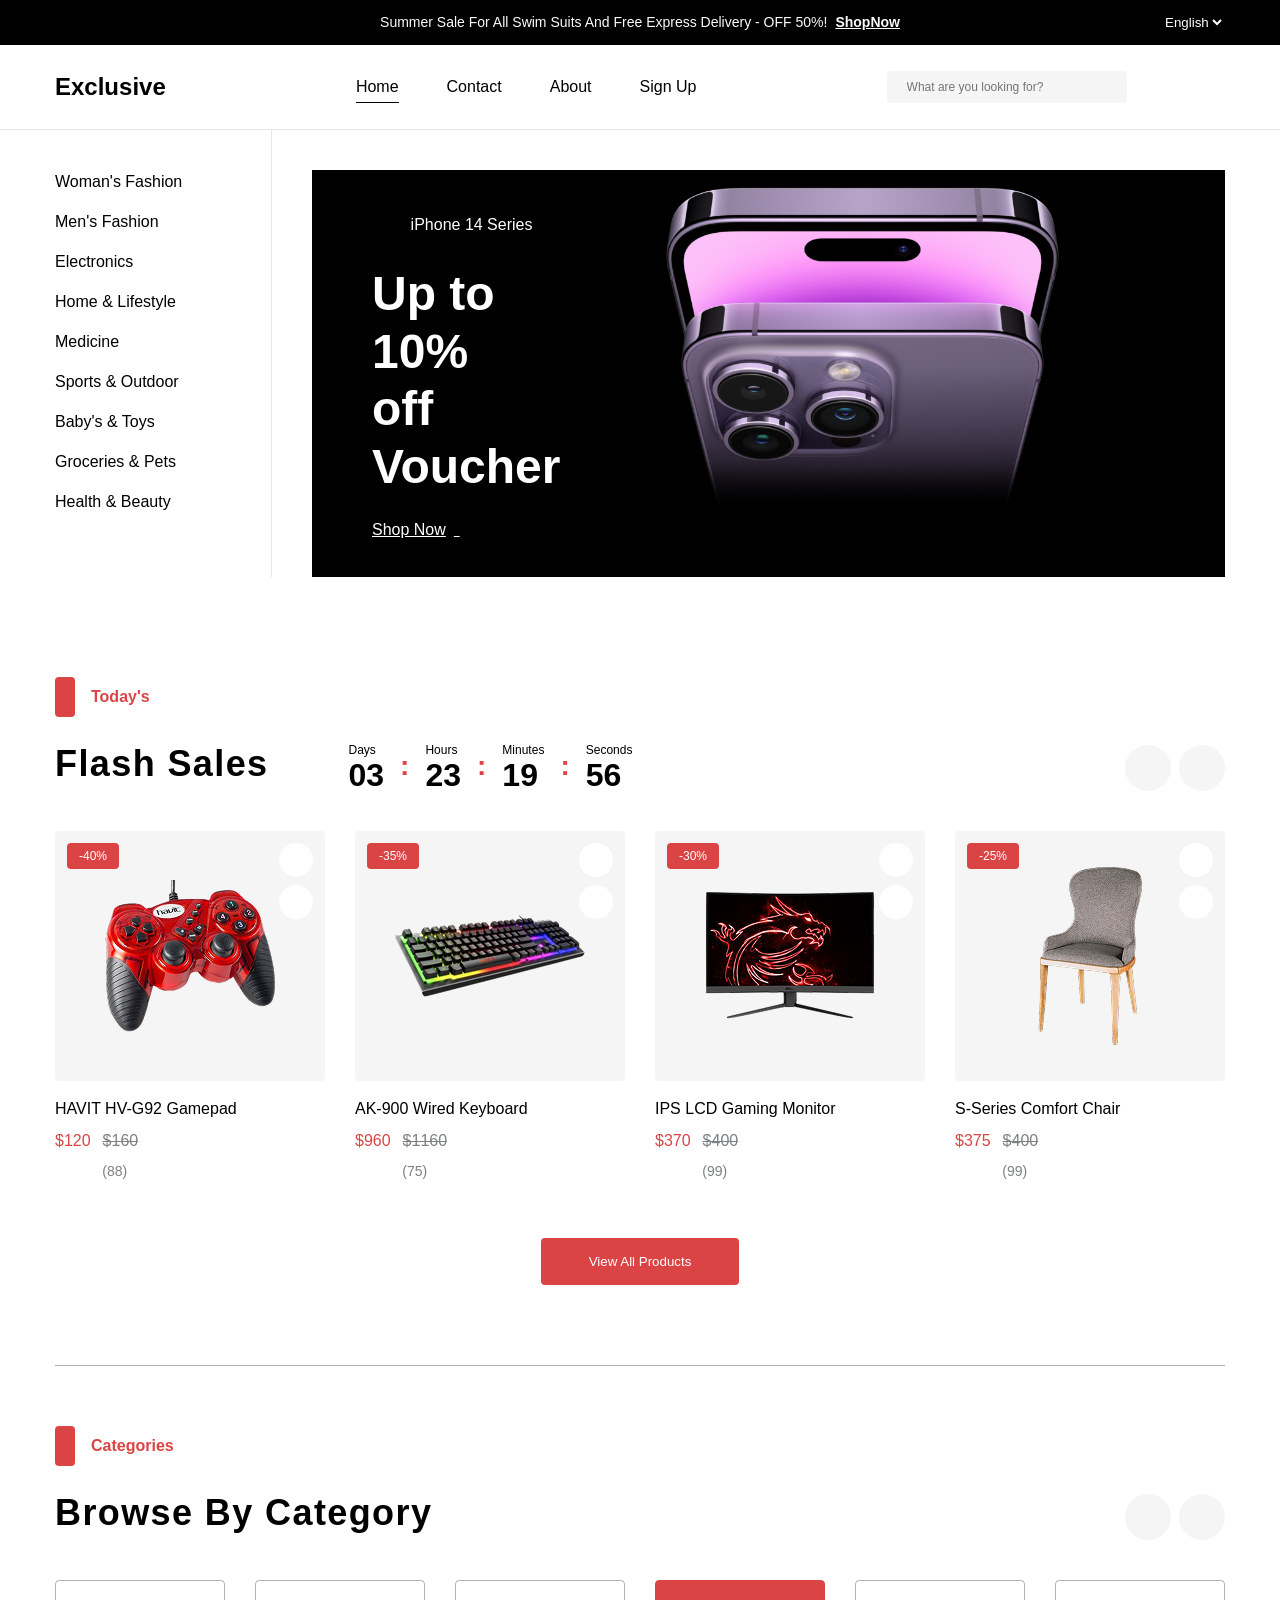
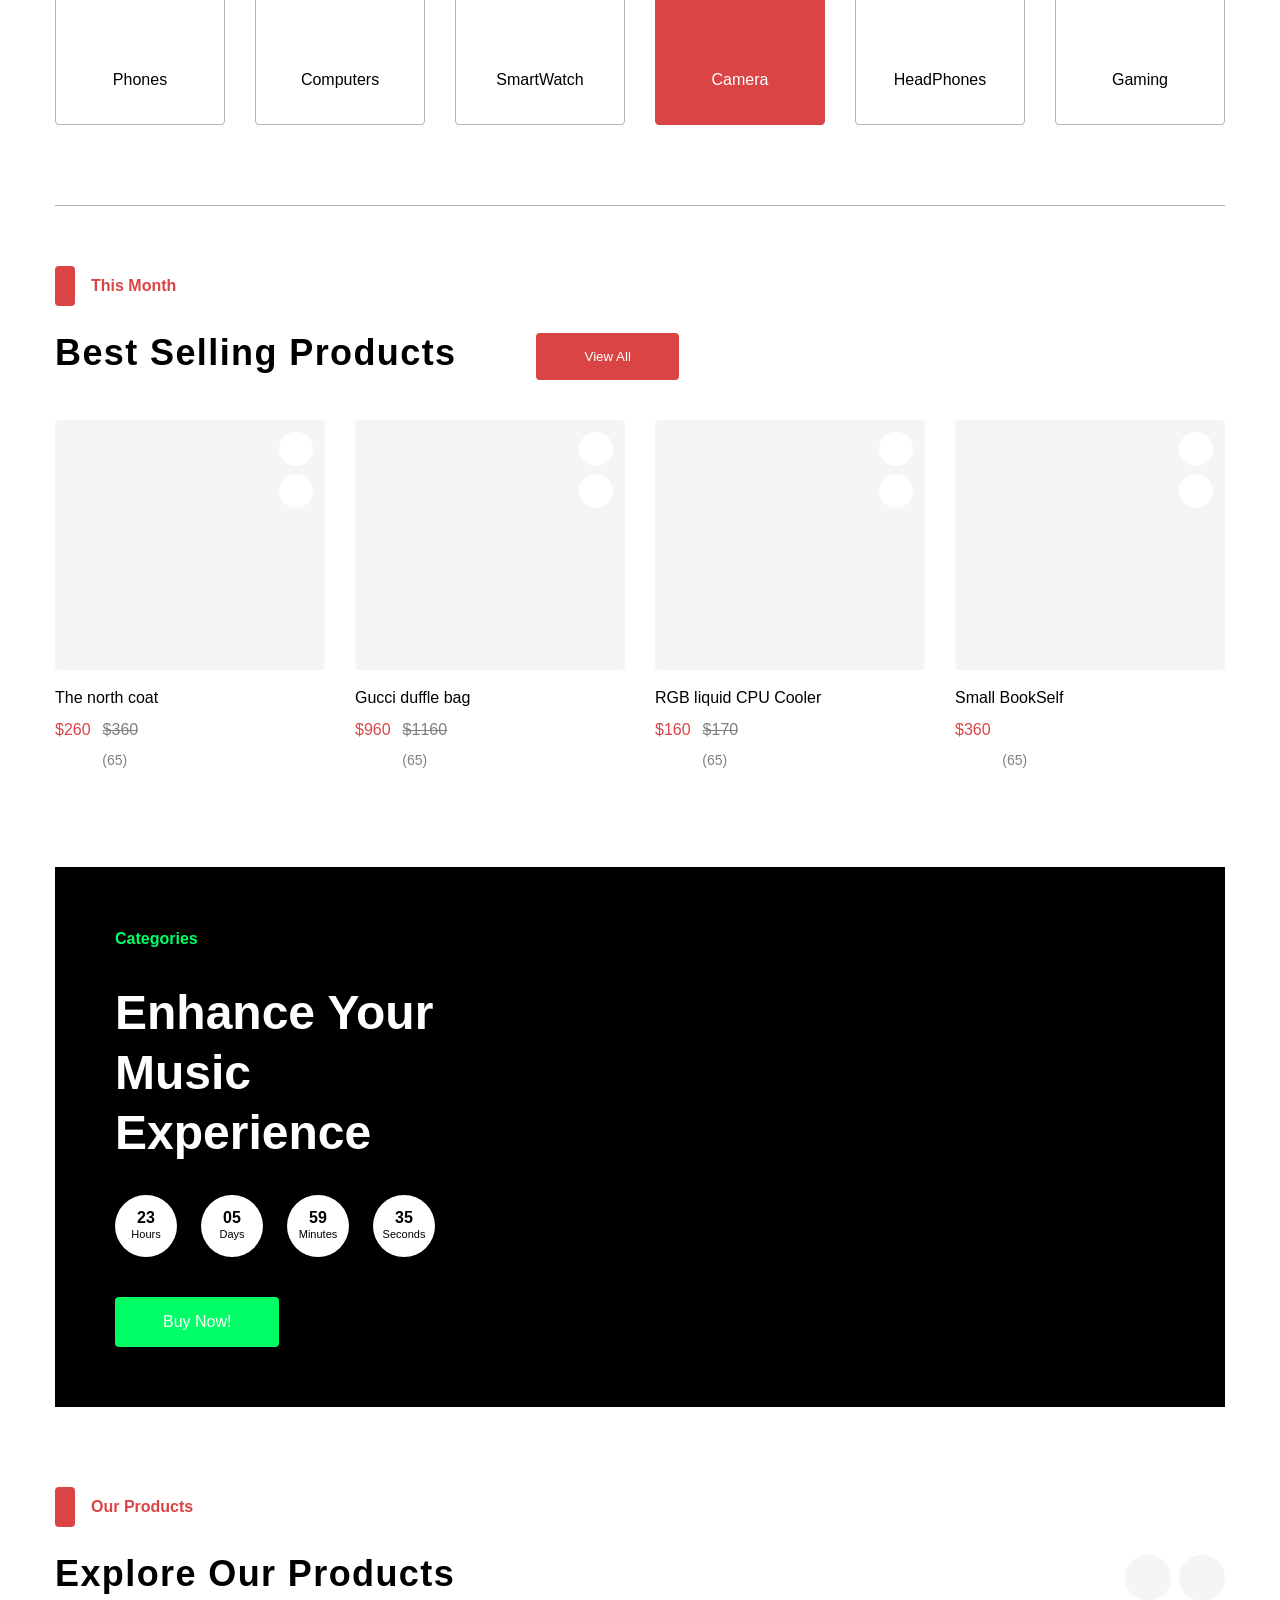
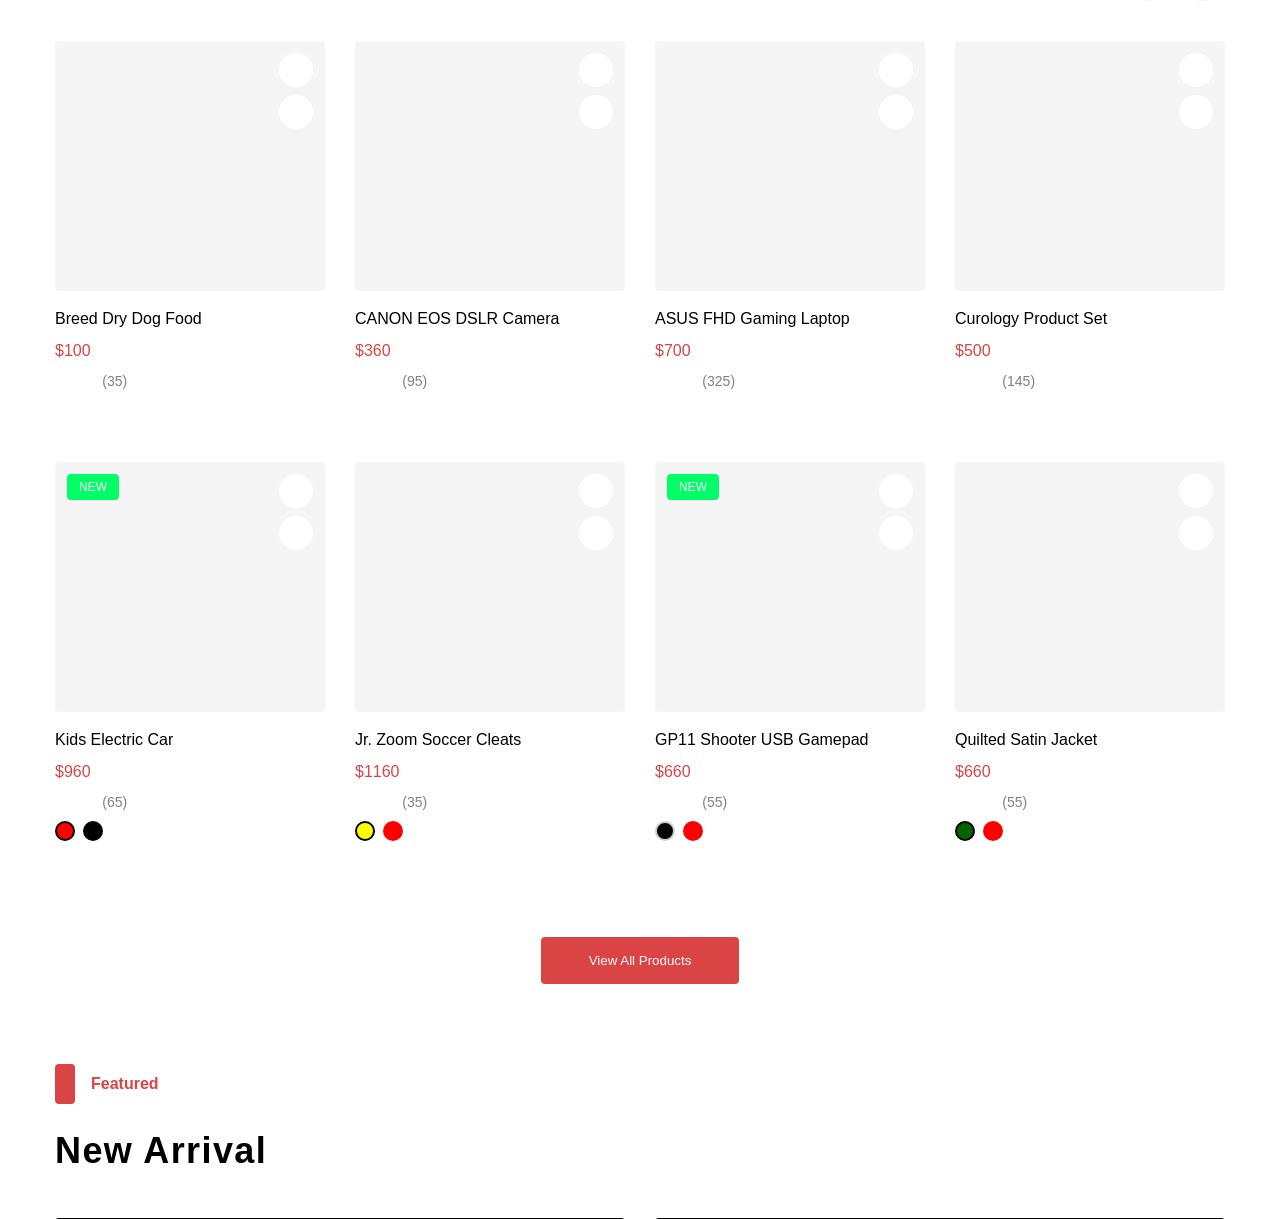
==== index.html @ f8a65357 "Add root index.html to redirect to pages for CodeSandbox compatibility" ====
<!DOCTYPE html>
<html lang="en">
<head>
    <meta charset="UTF-8">
    <meta http-equiv="refresh" content="0; url=pages/index.html" />
    <title>Redirecting...</title>
</head>
<body>
    <p>If you are not redirected automatically, follow this <a href="pages/index.html">link</a>.</p>
</body>
</html>
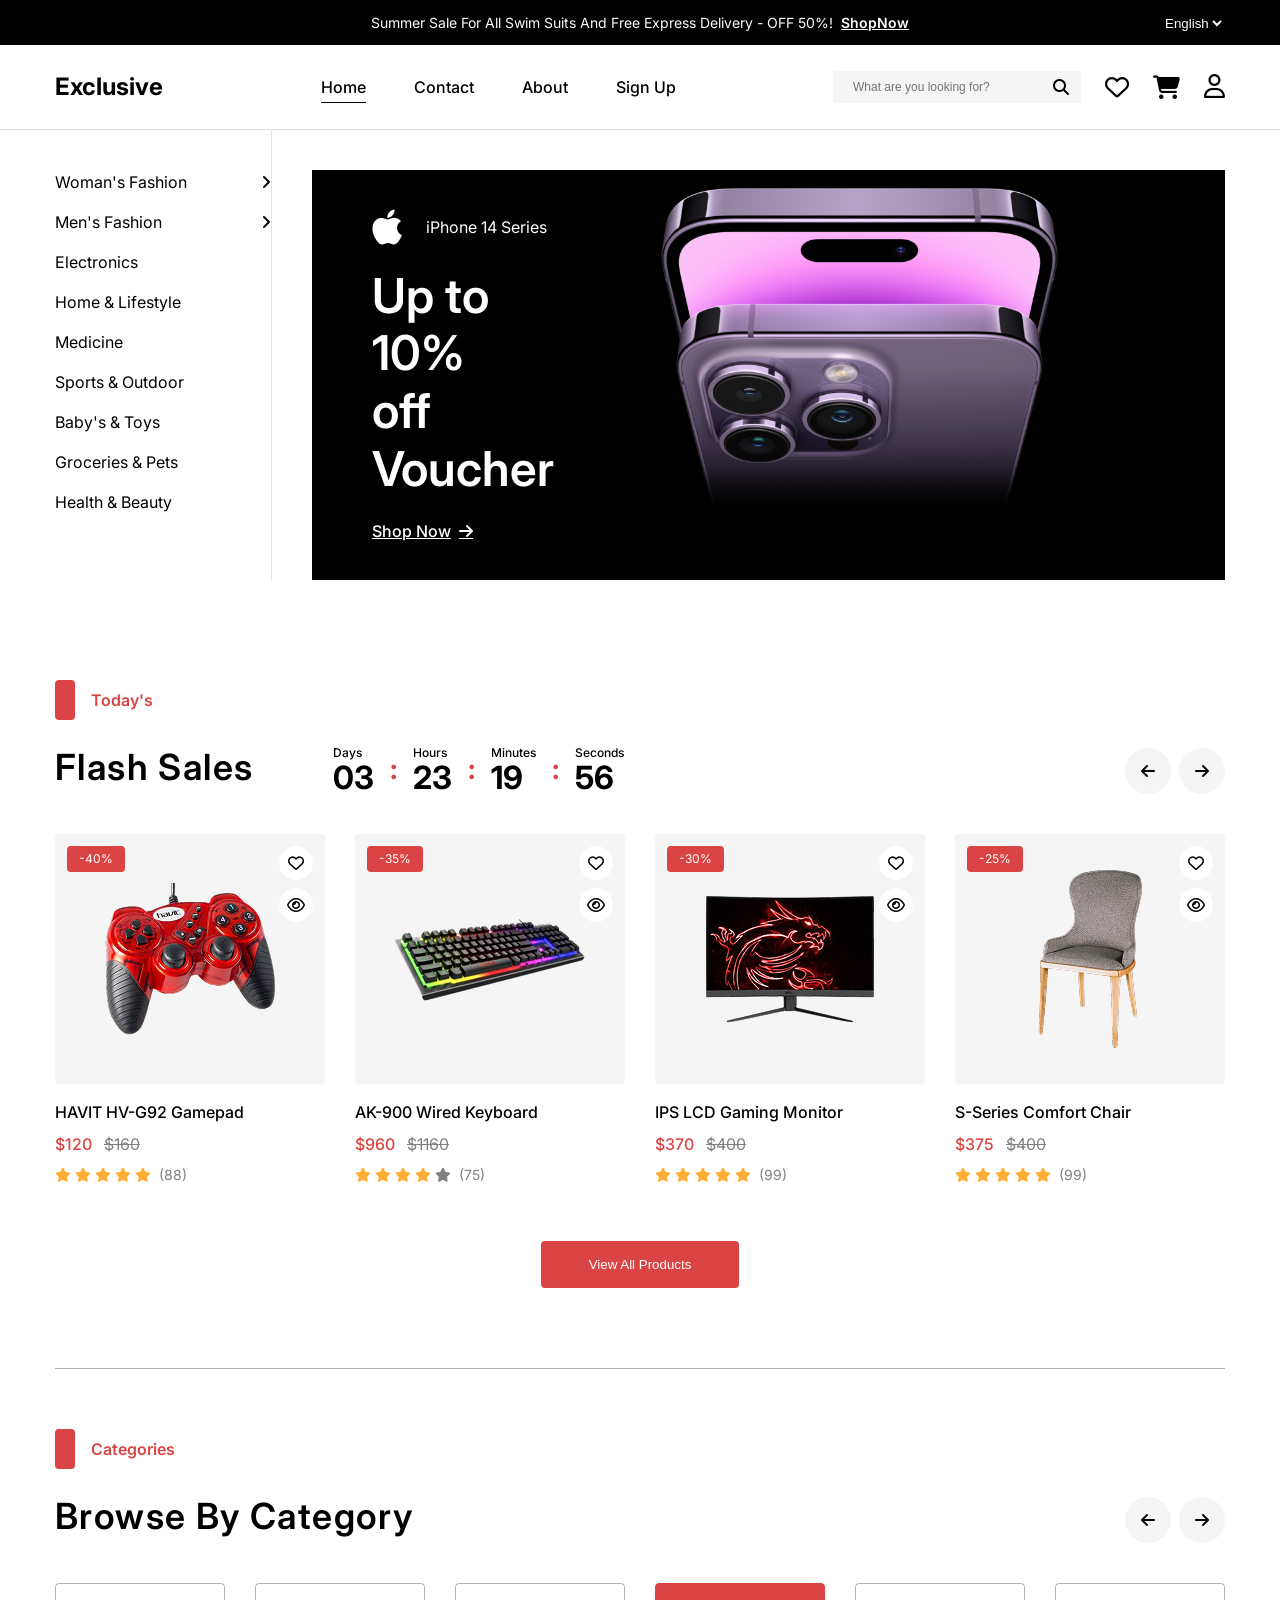
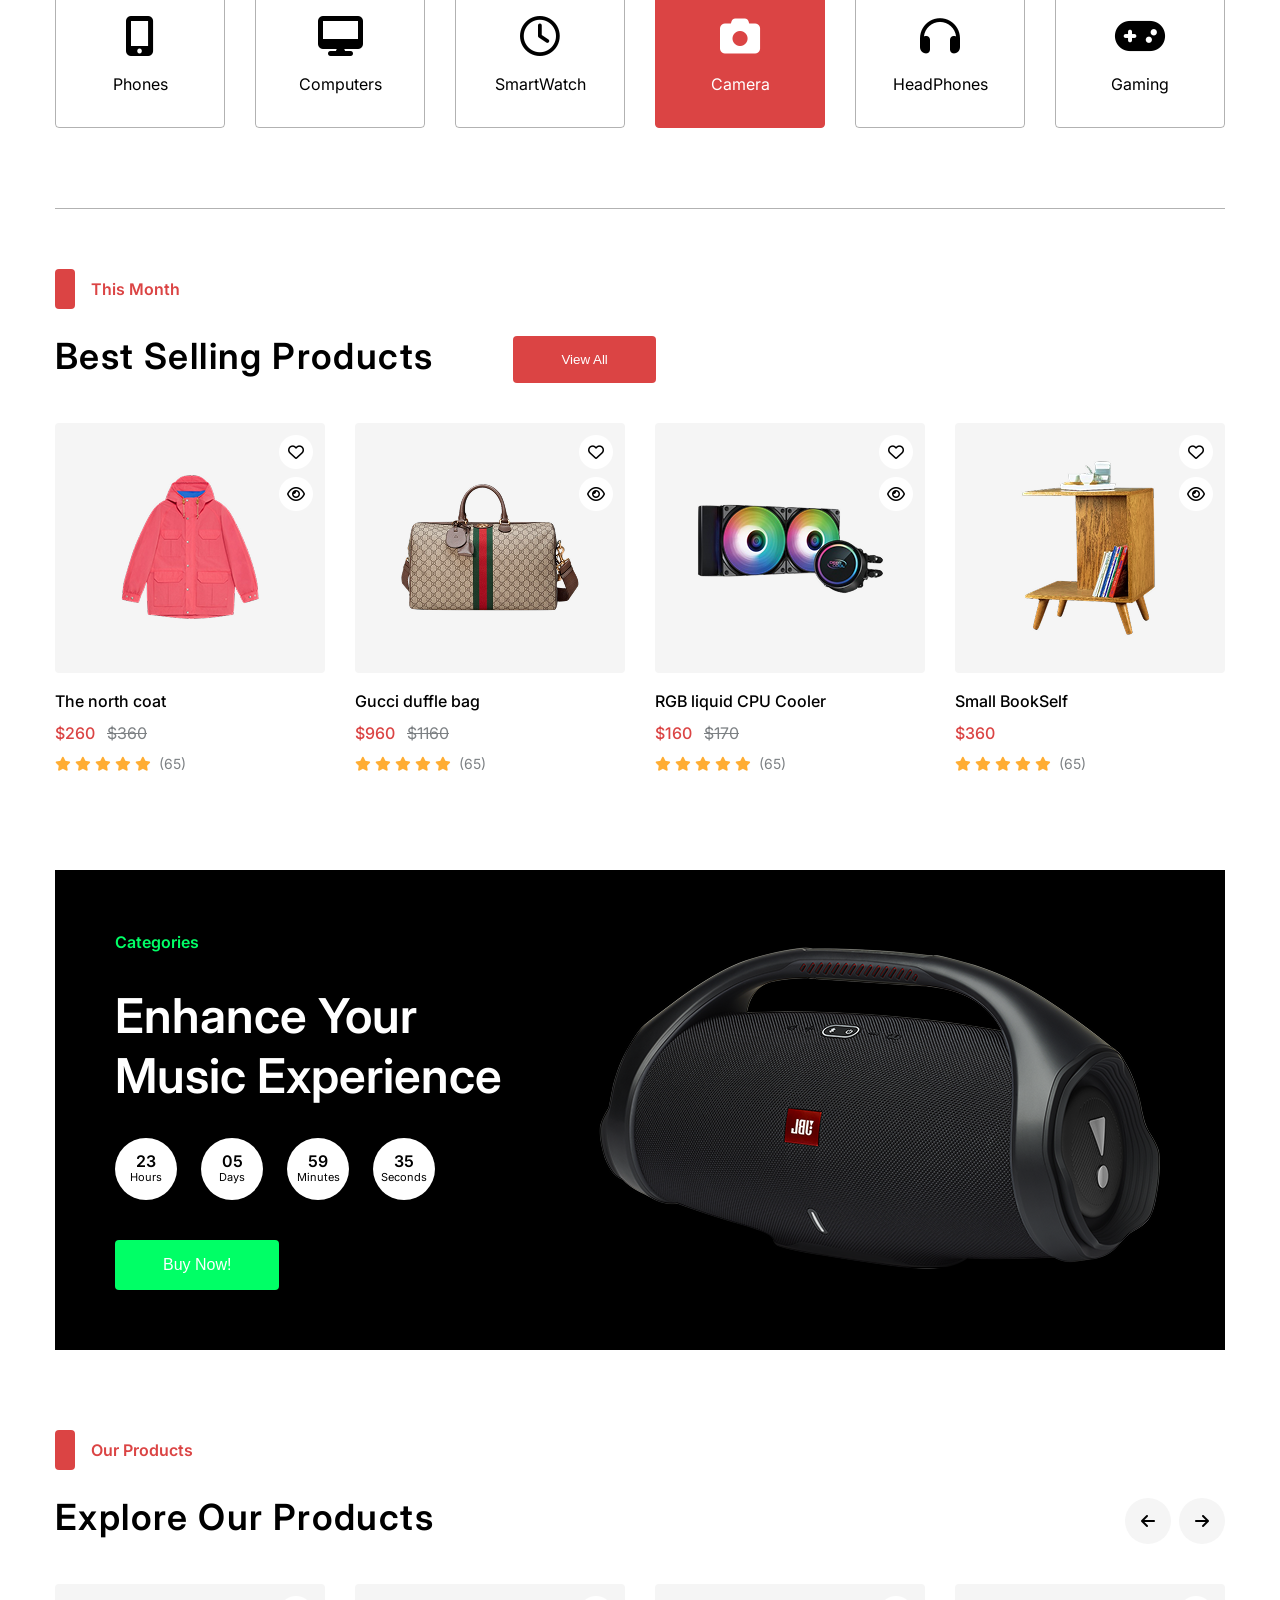
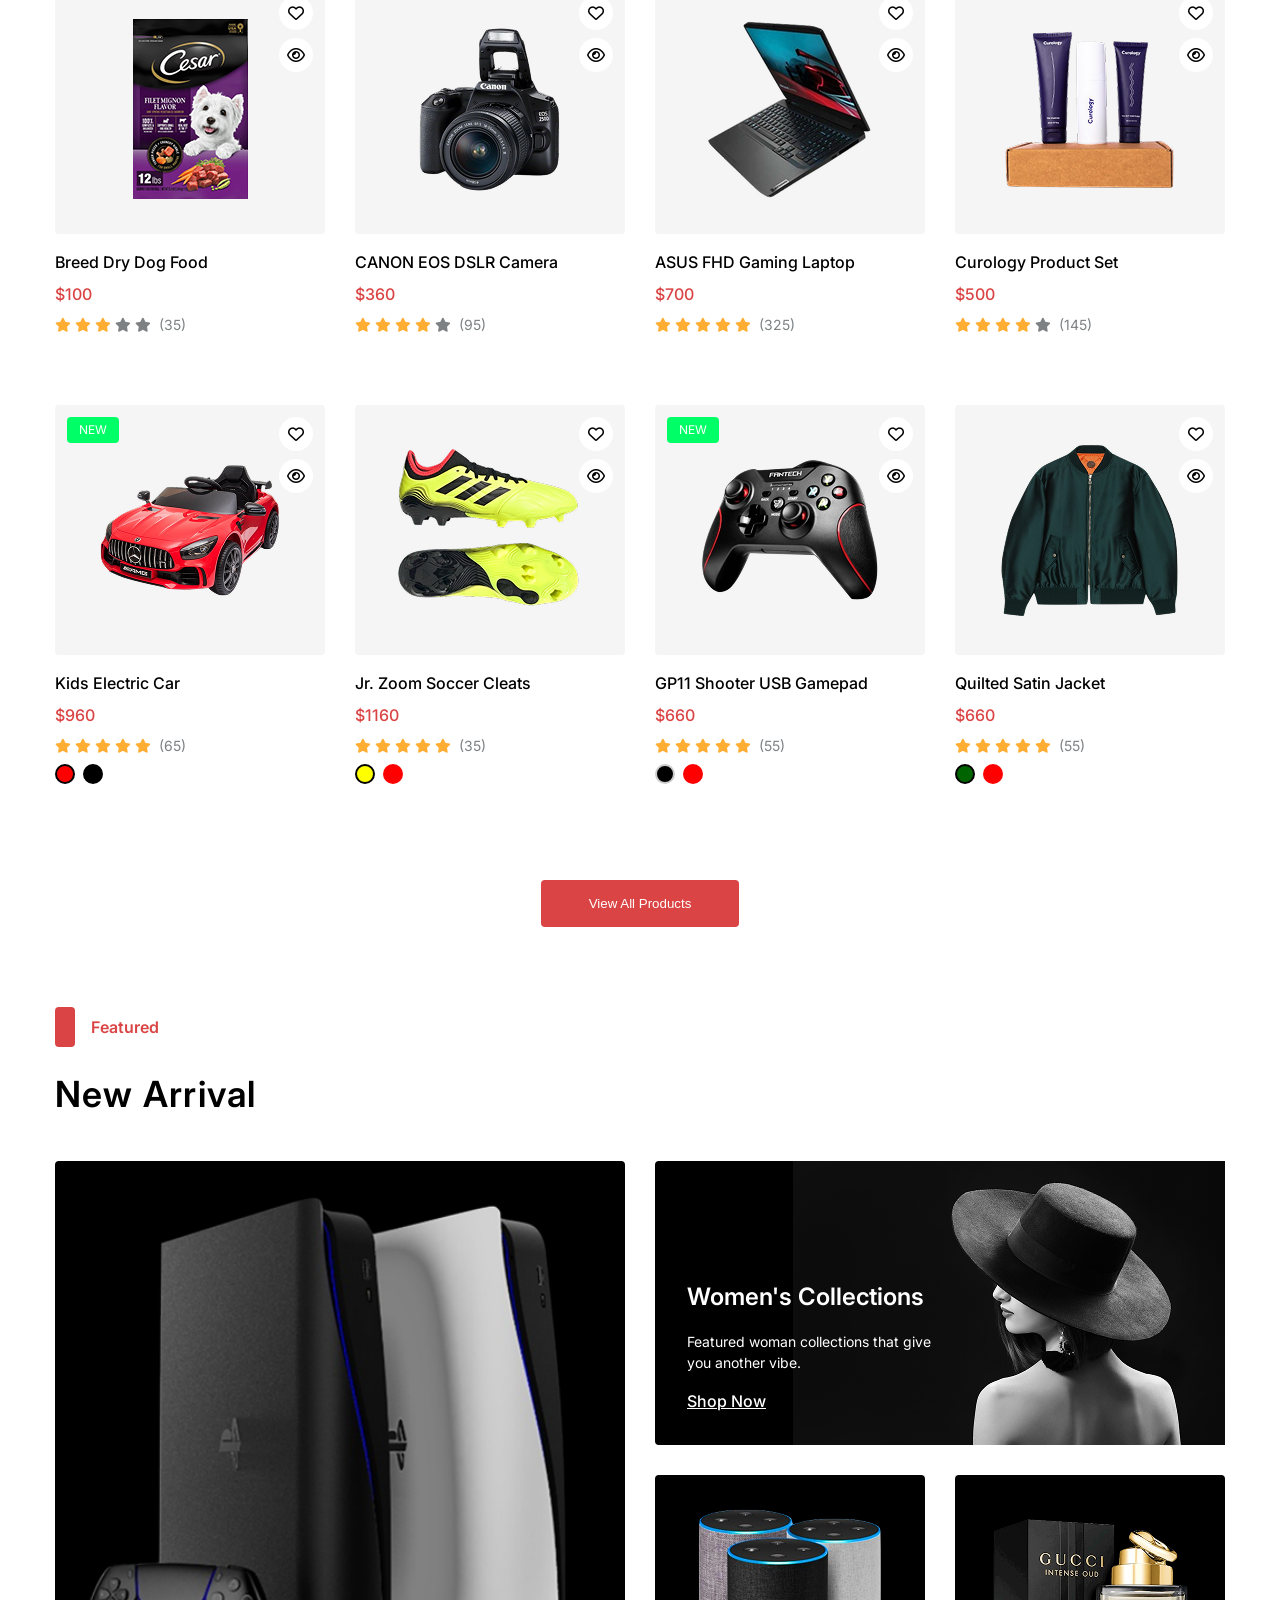
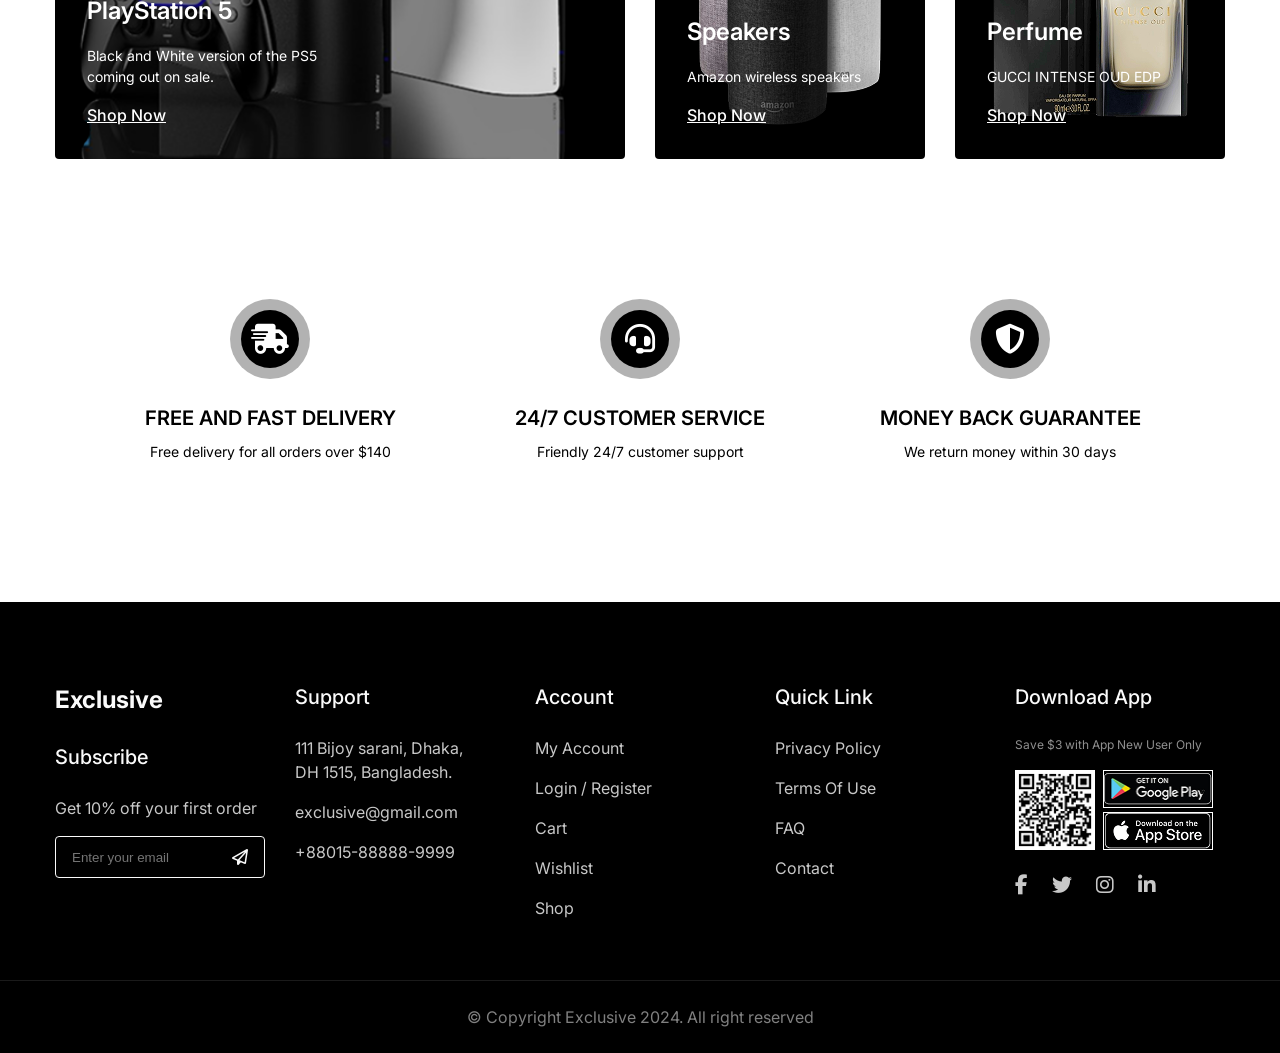
==== commit 8ce1889d: "Move index.html to root and implement dynamic asset paths in global.js" ====
--- a/index.html
+++ b/index.html
@@ -1,11 +1,700 @@
-<!DOCTYPE html>
+﻿<!DOCTYPE html>
 <html lang="en">
 <head>
     <meta charset="UTF-8">
-    <meta http-equiv="refresh" content="0; url=pages/index.html" />
-    <title>Redirecting...</title>
+    <meta name="viewport" content="width=device-width, initial-scale=1.0">
+    <title>Exclusive - E-Commerce Homepage</title>
+    <meta name="description" content="Exclusive - your one-stop shop for electronics, fashion, and more. Shop now and get free delivery on orders over $140.">
+    <meta property="og:title" content="Exclusive - E-Commerce Homepage">
+    <meta property="og:description" content="Shop Exclusive for electronics, fashion, home and lifestyle products. Flash sales and free delivery on orders over $140.">
+    <link rel="icon" type="image/svg+xml" href="images/favicon.svg">
+    <!-- Google Fonts -->
+    <!-- Font Awesome -->
+    <!-- Custom CSS -->
+    <link rel="stylesheet" href="css/style.css">
+    <link rel="stylesheet" href="css/home.css">
 </head>
-<body>
-    <p>If you are not redirected automatically, follow this <a href="pages/index.html">link</a>.</p>
+<body data-page="home">
+
+    <div id="site-header"></div>
+
+    <main class="container">
+        <!-- HERO SECTION -->
+        <section class="hero-section" aria-label="Hero section">
+            <div class="sidebar">
+                <ul>
+                    <li><a href="#">Woman's Fashion <i class="fa-solid fa-angle-right" aria-hidden="true"></i></a></li>
+                    <li><a href="#">Men's Fashion <i class="fa-solid fa-angle-right" aria-hidden="true"></i></a></li>
+                    <li><a href="#">Electronics</a></li>
+                    <li><a href="#">Home & Lifestyle</a></li>
+                    <li><a href="#">Medicine</a></li>
+                    <li><a href="#">Sports & Outdoor</a></li>
+                    <li><a href="#">Baby's & Toys</a></li>
+                    <li><a href="#">Groceries & Pets</a></li>
+                    <li><a href="#">Health & Beauty</a></li>
+                </ul>
+            </div>
+            <div class="hero-banner">
+                <div class="hero-banner-content">
+                    <div class="apple-logo-text">
+                        <i class="fa-brands fa-apple" aria-hidden="true"></i>
+                        <span>iPhone 14 Series</span>
+                    </div>
+                    <h1>Up to 10%<br>off Voucher</h1>
+                    <a href="#" class="shop-now-link">Shop Now <i class="fa-solid fa-arrow-right" aria-hidden="true"></i></a>
+                </div>
+                <div class="hero-banner-image">
+                    <img src="images/iphone14.png" alt="iPhone 14">
+                </div>
+            </div>
+        </section>
+
+        <!-- FLASH SALES -->
+        <section class="section flash-sales" aria-label="Flash sales">
+            <div class="section-header">
+                <div class="section-title-wrap">
+                    <span class="section-tag">Today's</span>
+                    <h2 class="section-title">Flash Sales</h2>
+                </div>
+                <div class="countdown">
+                    <div class="time-box">
+                        <span class="label">Days</span>
+                        <span class="value">03</span>
+                    </div>
+                    <span class="colon">:</span>
+                    <div class="time-box">
+                        <span class="label">Hours</span>
+                        <span class="value">23</span>
+                    </div>
+                    <span class="colon">:</span>
+                    <div class="time-box">
+                        <span class="label">Minutes</span>
+                        <span class="value">19</span>
+                    </div>
+                    <span class="colon">:</span>
+                    <div class="time-box">
+                        <span class="label">Seconds</span>
+                        <span class="value">56</span>
+                    </div>
+                </div>
+                <div class="arrows">
+                    <i class="fa-solid fa-arrow-left arrow-icon" aria-hidden="true"></i>
+                    <i class="fa-solid fa-arrow-right arrow-icon" aria-hidden="true"></i>
+                </div>
+            </div>
+            <div class="product-grid">
+                <!-- Product 1 -->
+                <div class="product-card">
+                    <div class="product-image-wrap">
+                        <div class="badge discount">-40%</div>
+                        <img src="images/havithvg92.png" alt="Gamepad">
+                        <div class="action-icons">
+                            <i class="fa-regular fa-heart" aria-hidden="true"></i>
+                            <i class="fa-regular fa-eye" aria-hidden="true"></i>
+                        </div>
+                        <button class="add-to-cart-btn">Add To Cart</button>
+                    </div>
+                    <div class="product-info">
+                        <h3 class="product-title">HAVIT HV-G92 Gamepad</h3>
+                        <div class="product-price">
+                            <span class="price-current">$120</span>
+                            <span class="price-old">$160</span>
+                        </div>
+                        <div class="product-rating" aria-label="Rating: 5 out of 5 stars, 88 reviews">
+                            <i class="fa-solid fa-star text-yellow" aria-hidden="true"></i>
+                            <i class="fa-solid fa-star text-yellow" aria-hidden="true"></i>
+                            <i class="fa-solid fa-star text-yellow" aria-hidden="true"></i>
+                            <i class="fa-solid fa-star text-yellow" aria-hidden="true"></i>
+                            <i class="fa-solid fa-star text-yellow" aria-hidden="true"></i>
+                            <span class="rating-count">(88)</span>
+                        </div>
+                    </div>
+                </div>
+                <!-- Product 2 -->
+                <div class="product-card">
+                    <div class="product-image-wrap">
+                        <div class="badge discount">-35%</div>
+                        <img src="images/ak-900-01-500x500 1.png" alt="Keyboard">
+                        <div class="action-icons">
+                            <i class="fa-regular fa-heart" aria-hidden="true"></i>
+                            <i class="fa-regular fa-eye" aria-hidden="true"></i>
+                        </div>
+                        <button class="add-to-cart-btn" aria-label="Add To Cart AK-900 Wired Keyboard">Add To Cart</button>
+                    </div>
+                    <div class="product-info">
+                        <h3 class="product-title">AK-900 Wired Keyboard</h3>
+                        <div class="product-price">
+                            <span class="price-current">$960</span>
+                            <span class="price-old">$1160</span>
+                        </div>
+                        <div class="product-rating" aria-label="Rating: 4 out of 5 stars, 75 reviews">
+                            <i class="fa-solid fa-star text-yellow" aria-hidden="true"></i>
+                            <i class="fa-solid fa-star text-yellow" aria-hidden="true"></i>
+                            <i class="fa-solid fa-star text-yellow" aria-hidden="true"></i>
+                            <i class="fa-solid fa-star text-yellow" aria-hidden="true"></i>
+                            <i class="fa-solid fa-star text-gray" aria-hidden="true"></i>
+                            <span class="rating-count">(75)</span>
+                        </div>
+                    </div>
+                </div>
+                <!-- Product 3 -->
+                <div class="product-card">
+                    <div class="product-image-wrap">
+                        <div class="badge discount">-30%</div>
+                        <img src="images/g27cq4-500x500 1.png" alt="Monitor">
+                        <div class="action-icons">
+                            <i class="fa-regular fa-heart" aria-hidden="true"></i>
+                            <i class="fa-regular fa-eye" aria-hidden="true"></i>
+                        </div>
+                        <button class="add-to-cart-btn">Add To Cart</button>
+                    </div>
+                    <div class="product-info">
+                        <h3 class="product-title">IPS LCD Gaming Monitor</h3>
+                        <div class="product-price">
+                            <span class="price-current">$370</span>
+                            <span class="price-old">$400</span>
+                        </div>
+                        <div class="product-rating" aria-label="Rating: 5 out of 5 stars, 99 reviews">
+                            <i class="fa-solid fa-star text-yellow" aria-hidden="true"></i>
+                            <i class="fa-solid fa-star text-yellow" aria-hidden="true"></i>
+                            <i class="fa-solid fa-star text-yellow" aria-hidden="true"></i>
+                            <i class="fa-solid fa-star text-yellow" aria-hidden="true"></i>
+                            <i class="fa-solid fa-star text-yellow" aria-hidden="true"></i>
+                            <span class="rating-count">(99)</span>
+                        </div>
+                    </div>
+                </div>
+                <!-- Product 4 -->
+                <div class="product-card">
+                    <div class="product-image-wrap">
+                        <div class="badge discount">-25%</div>
+                        <img src="images/chair.png" alt="Chair">
+                        <div class="action-icons">
+                            <i class="fa-regular fa-heart" aria-hidden="true"></i>
+                            <i class="fa-regular fa-eye" aria-hidden="true"></i>
+                        </div>
+                        <button class="add-to-cart-btn">Add To Cart</button>
+                    </div>
+                    <div class="product-info">
+                        <h3 class="product-title">S-Series Comfort Chair</h3>
+                        <div class="product-price">
+                            <span class="price-current">$375</span>
+                            <span class="price-old">$400</span>
+                        </div>
+                        <div class="product-rating" aria-label="Rating: 5 out of 5 stars, 99 reviews">
+                            <i class="fa-solid fa-star text-yellow" aria-hidden="true"></i>
+                            <i class="fa-solid fa-star text-yellow" aria-hidden="true"></i>
+                            <i class="fa-solid fa-star text-yellow" aria-hidden="true"></i>
+                            <i class="fa-solid fa-star text-yellow" aria-hidden="true"></i>
+                            <i class="fa-solid fa-star text-yellow" aria-hidden="true"></i>
+                            <span class="rating-count">(99)</span>
+                        </div>
+                    </div>
+                </div>
+            </div>
+            <div class="text-center mt-40">
+                <button class="btn-primary">View All Products</button>
+            </div>
+        </section>
+
+        <hr class="section-divider">
+
+        <!-- CATEGORIES -->
+        <section class="section categories" aria-label="Categories">
+            <div class="section-header">
+                <div class="section-title-wrap">
+                    <span class="section-tag">Categories</span>
+                    <h2 class="section-title">Browse By Category</h2>
+                </div>
+                <div class="arrows">
+                    <i class="fa-solid fa-arrow-left arrow-icon" aria-hidden="true"></i>
+                    <i class="fa-solid fa-arrow-right arrow-icon" aria-hidden="true"></i>
+                </div>
+            </div>
+            <div class="category-grid">
+                <div class="category-card">
+                    <i class="fa-solid fa-mobile-screen-button" aria-hidden="true"></i>
+                    <span>Phones</span>
+                </div>
+                <div class="category-card">
+                    <i class="fa-solid fa-desktop" aria-hidden="true"></i>
+                    <span>Computers</span>
+                </div>
+                <div class="category-card">
+                    <i class="fa-regular fa-clock" aria-hidden="true"></i>
+                    <span>SmartWatch</span>
+                </div>
+                <div class="category-card active">
+                    <i class="fa-solid fa-camera" aria-hidden="true"></i>
+                    <span>Camera</span>
+                </div>
+                <div class="category-card">
+                    <i class="fa-solid fa-headphones" aria-hidden="true"></i>
+                    <span>HeadPhones</span>
+                </div>
+                <div class="category-card">
+                    <i class="fa-solid fa-gamepad" aria-hidden="true"></i>
+                    <span>Gaming</span>
+                </div>
+            </div>
+        </section>
+
+        <hr class="section-divider">
+
+        <!-- BEST SELLING -->
+        <section class="section best-selling" aria-label="Best selling products">
+            <div class="section-header">
+                <div class="section-title-wrap">
+                    <span class="section-tag">This Month</span>
+                    <h2 class="section-title">Best Selling Products</h2>
+                </div>
+                <div>
+                    <button class="btn-primary">View All</button>
+                </div>
+            </div>
+            <div class="product-grid">
+                <!-- Product 1 -->
+                <div class="product-card">
+                    <div class="product-image-wrap">
+                        <img src="images/thenorthcoat.png" alt="Coat" loading="lazy">
+                        <div class="action-icons">
+                            <i class="fa-regular fa-heart" aria-hidden="true"></i>
+                            <i class="fa-regular fa-eye" aria-hidden="true"></i>
+                        </div>
+                        <button class="add-to-cart-btn">Add To Cart</button>
+                    </div>
+                    <div class="product-info">
+                        <h3 class="product-title">The north coat</h3>
+                        <div class="product-price">
+                            <span class="price-current">$260</span>
+                            <span class="price-old">$360</span>
+                        </div>
+                        <div class="product-rating" aria-label="Rating: 5 out of 5 stars, 65 reviews">
+                            <i class="fa-solid fa-star text-yellow" aria-hidden="true"></i>
+                            <i class="fa-solid fa-star text-yellow" aria-hidden="true"></i>
+                            <i class="fa-solid fa-star text-yellow" aria-hidden="true"></i>
+                            <i class="fa-solid fa-star text-yellow" aria-hidden="true"></i>
+                            <i class="fa-solid fa-star text-yellow" aria-hidden="true"></i>
+                            <span class="rating-count">(65)</span>
+                        </div>
+                    </div>
+                </div>
+                <!-- Product 2 -->
+                <div class="product-card">
+                    <div class="product-image-wrap">
+                        <img src="images/547953_9C2ST_8746_001_082_0000_Light-Gucci-Savoy-medium-duffle-bag 1.png" alt="Bag" loading="lazy">
+                        <div class="action-icons">
+                            <i class="fa-regular fa-heart" aria-hidden="true"></i>
+                            <i class="fa-regular fa-eye" aria-hidden="true"></i>
+                        </div>
+                        <button class="add-to-cart-btn">Add To Cart</button>
+                    </div>
+                    <div class="product-info">
+                        <h3 class="product-title">Gucci duffle bag</h3>
+                        <div class="product-price">
+                            <span class="price-current">$960</span>
+                            <span class="price-old">$1160</span>
+                        </div>
+                        <div class="product-rating" aria-label="Rating: 5 out of 5 stars, 65 reviews">
+                            <i class="fa-solid fa-star text-yellow" aria-hidden="true"></i>
+                            <i class="fa-solid fa-star text-yellow" aria-hidden="true"></i>
+                            <i class="fa-solid fa-star text-yellow" aria-hidden="true"></i>
+                            <i class="fa-solid fa-star text-yellow" aria-hidden="true"></i>
+                            <i class="fa-solid fa-star text-half-stroke text-yellow" aria-hidden="true"></i>
+                            <span class="rating-count">(65)</span>
+                        </div>
+                    </div>
+                </div>
+                <!-- Product 3 -->
+                <div class="product-card">
+                    <div class="product-image-wrap">
+                        <img src="images/rgbliquid.png" alt="Cooler" loading="lazy">
+                        <div class="action-icons">
+                            <i class="fa-regular fa-heart" aria-hidden="true"></i>
+                            <i class="fa-regular fa-eye" aria-hidden="true"></i>
+                        </div>
+                        <button class="add-to-cart-btn">Add To Cart</button>
+                    </div>
+                    <div class="product-info">
+                        <h3 class="product-title">RGB liquid CPU Cooler</h3>
+                        <div class="product-price">
+                            <span class="price-current">$160</span>
+                            <span class="price-old">$170</span>
+                        </div>
+                        <div class="product-rating" aria-label="Rating: 5 out of 5 stars, 65 reviews">
+                            <i class="fa-solid fa-star text-yellow" aria-hidden="true"></i>
+                            <i class="fa-solid fa-star text-yellow" aria-hidden="true"></i>
+                            <i class="fa-solid fa-star text-yellow" aria-hidden="true"></i>
+                            <i class="fa-solid fa-star text-yellow" aria-hidden="true"></i>
+                            <i class="fa-solid fa-star text-half-stroke text-yellow" aria-hidden="true"></i>
+                            <span class="rating-count">(65)</span>
+                        </div>
+                    </div>
+                </div>
+                <!-- Product 4 -->
+                <div class="product-card">
+                    <div class="product-image-wrap">
+                        <img src="images/smallbookshell.png" alt="BookShelf" loading="lazy">
+                        <div class="action-icons">
+                            <i class="fa-regular fa-heart" aria-hidden="true"></i>
+                            <i class="fa-regular fa-eye" aria-hidden="true"></i>
+                        </div>
+                        <button class="add-to-cart-btn">Add To Cart</button>
+                    </div>
+                    <div class="product-info">
+                        <h3 class="product-title">Small BookSelf</h3>
+                        <div class="product-price">
+                            <span class="price-current">$360</span>
+                        </div>
+                        <div class="product-rating" aria-label="Rating: 5 out of 5 stars, 65 reviews">
+                            <i class="fa-solid fa-star text-yellow" aria-hidden="true"></i>
+                            <i class="fa-solid fa-star text-yellow" aria-hidden="true"></i>
+                            <i class="fa-solid fa-star text-yellow" aria-hidden="true"></i>
+                            <i class="fa-solid fa-star text-yellow" aria-hidden="true"></i>
+                            <i class="fa-solid fa-star text-yellow" aria-hidden="true"></i>
+                            <span class="rating-count">(65)</span>
+                        </div>
+                    </div>
+                </div>
+            </div>
+        </section>
+
+        <!-- BANNER -->
+        <section class="music-banner" aria-label="Music experience banner">
+            <div class="music-banner-content">
+                <span class="music-category">Categories</span>
+                <h2>Enhance Your<br>Music Experience</h2>
+                <div class="music-timer">
+                    <div class="circle-time"><span>23</span>Hours</div>
+                    <div class="circle-time"><span>05</span>Days</div>
+                    <div class="circle-time"><span>59</span>Minutes</div>
+                    <div class="circle-time"><span>35</span>Seconds</div>
+                </div>
+                <button class="btn-buy-now">Buy Now!</button>
+            </div>
+            <div class="music-banner-image">
+                <img src="images/JBL_BOOMBOX_2_HERO_020_x1 (1) 1.png" alt="Speaker" loading="lazy">
+            </div>
+        </section>
+
+        <!-- EXPLORE OUR PRODUCTS -->
+        <section class="section explore-products" aria-label="Explore our products">
+            <div class="section-header">
+                <div class="section-title-wrap">
+                    <span class="section-tag">Our Products</span>
+                    <h2 class="section-title">Explore Our Products</h2>
+                </div>
+                <div class="arrows">
+                    <i class="fa-solid fa-arrow-left arrow-icon" aria-hidden="true"></i>
+                    <i class="fa-solid fa-arrow-right arrow-icon" aria-hidden="true"></i>
+                </div>
+            </div>
+            <div class="product-grid explore-grid">
+                <!-- Product 1 -->
+                <div class="product-card">
+                    <div class="product-image-wrap">
+                        <img src="images/breeddrydogfood.png" alt="Dog Food" loading="lazy">
+                        <div class="action-icons">
+                            <i class="fa-regular fa-heart" aria-hidden="true"></i>
+                            <i class="fa-regular fa-eye" aria-hidden="true"></i>
+                        </div>
+                        <button class="add-to-cart-btn">Add To Cart</button>
+                    </div>
+                    <div class="product-info">
+                        <h3 class="product-title">Breed Dry Dog Food</h3>
+                        <div class="product-price">
+                            <span class="price-current">$100</span>
+                        </div>
+                        <div class="product-rating" aria-label="Rating: 3 out of 5 stars, 35 reviews">
+                            <i class="fa-solid fa-star text-yellow" aria-hidden="true"></i>
+                            <i class="fa-solid fa-star text-yellow" aria-hidden="true"></i>
+                            <i class="fa-solid fa-star text-yellow" aria-hidden="true"></i>
+                            <i class="fa-solid fa-star text-gray" aria-hidden="true"></i>
+                            <i class="fa-solid fa-star text-gray" aria-hidden="true"></i>
+                            <span class="rating-count">(35)</span>
+                        </div>
+                    </div>
+                </div>
+                <!-- Product 2 -->
+                <div class="product-card">
+                    <div class="product-image-wrap">
+                        <img src="images/canoneos.png" alt="DSLR" loading="lazy">
+                        <div class="action-icons">
+                            <i class="fa-regular fa-heart" aria-hidden="true"></i>
+                            <i class="fa-regular fa-eye" aria-hidden="true"></i>
+                        </div>
+                        <button class="add-to-cart-btn" aria-label="Add To Cart CANON EOS DSLR Camera">Add To Cart</button>
+                    </div>
+                    <div class="product-info">
+                        <h3 class="product-title">CANON EOS DSLR Camera</h3>
+                        <div class="product-price">
+                            <span class="price-current">$360</span>
+                        </div>
+                        <div class="product-rating" aria-label="Rating: 4 out of 5 stars, 95 reviews">
+                            <i class="fa-solid fa-star text-yellow" aria-hidden="true"></i>
+                            <i class="fa-solid fa-star text-yellow" aria-hidden="true"></i>
+                            <i class="fa-solid fa-star text-yellow" aria-hidden="true"></i>
+                            <i class="fa-solid fa-star text-yellow" aria-hidden="true"></i>
+                            <i class="fa-solid fa-star text-gray" aria-hidden="true"></i>
+                            <span class="rating-count">(95)</span>
+                        </div>
+                    </div>
+                </div>
+                <!-- Product 3 -->
+                <div class="product-card">
+                    <div class="product-image-wrap">
+                        <img src="images/ideapad-gaming-3i-01-500x500 1.png" alt="Laptop" loading="lazy">
+                        <div class="action-icons">
+                            <i class="fa-regular fa-heart" aria-hidden="true"></i>
+                            <i class="fa-regular fa-eye" aria-hidden="true"></i>
+                        </div>
+                        <button class="add-to-cart-btn">Add To Cart</button>
+                    </div>
+                    <div class="product-info">
+                        <h3 class="product-title">ASUS FHD Gaming Laptop</h3>
+                        <div class="product-price">
+                            <span class="price-current">$700</span>
+                        </div>
+                        <div class="product-rating" aria-label="Rating: 5 out of 5 stars, 325 reviews">
+                            <i class="fa-solid fa-star text-yellow" aria-hidden="true"></i>
+                            <i class="fa-solid fa-star text-yellow" aria-hidden="true"></i>
+                            <i class="fa-solid fa-star text-yellow" aria-hidden="true"></i>
+                            <i class="fa-solid fa-star text-yellow" aria-hidden="true"></i>
+                            <i class="fa-solid fa-star text-yellow" aria-hidden="true"></i>
+                            <span class="rating-count">(325)</span>
+                        </div>
+                    </div>
+                </div>
+                <!-- Product 4 -->
+                <div class="product-card">
+                    <div class="product-image-wrap">
+                        <img src="images/curology.png" alt="Curology" loading="lazy">
+                        <div class="action-icons">
+                            <i class="fa-regular fa-heart" aria-hidden="true"></i>
+                            <i class="fa-regular fa-eye" aria-hidden="true"></i>
+                        </div>
+                        <button class="add-to-cart-btn">Add To Cart</button>
+                    </div>
+                    <div class="product-info">
+                        <h3 class="product-title">Curology Product Set</h3>
+                        <div class="product-price">
+                            <span class="price-current">$500</span>
+                        </div>
+                        <div class="product-rating" aria-label="Rating: 4 out of 5 stars, 145 reviews">
+                            <i class="fa-solid fa-star text-yellow" aria-hidden="true"></i>
+                            <i class="fa-solid fa-star text-yellow" aria-hidden="true"></i>
+                            <i class="fa-solid fa-star text-yellow" aria-hidden="true"></i>
+                            <i class="fa-solid fa-star text-yellow" aria-hidden="true"></i>
+                            <i class="fa-solid fa-star text-gray" aria-hidden="true"></i>
+                            <span class="rating-count">(145)</span>
+                        </div>
+                    </div>
+                </div>
+                <!-- Product 5 -->
+                <div class="product-card">
+                    <div class="product-image-wrap">
+                        <div class="badge new-badge">NEW</div>
+                        <img src="images/New-Mercedes-Benz-Gtr-Licensed-Ride-on-Car-Kids-Electric-Toy-Car 1.png" alt="Car" loading="lazy">
+                        <div class="action-icons">
+                            <i class="fa-regular fa-heart" aria-hidden="true"></i>
+                            <i class="fa-regular fa-eye" aria-hidden="true"></i>
+                        </div>
+                        <button class="add-to-cart-btn">Add To Cart</button>
+                    </div>
+                    <div class="product-info">
+                        <h3 class="product-title">Kids Electric Car</h3>
+                        <div class="product-price">
+                            <span class="price-current">$960</span>
+                        </div>
+                        <div class="product-rating" aria-label="Rating: 5 out of 5 stars, 65 reviews">
+                            <i class="fa-solid fa-star text-yellow" aria-hidden="true"></i>
+                            <i class="fa-solid fa-star text-yellow" aria-hidden="true"></i>
+                            <i class="fa-solid fa-star text-yellow" aria-hidden="true"></i>
+                            <i class="fa-solid fa-star text-yellow" aria-hidden="true"></i>
+                            <i class="fa-solid fa-star text-yellow" aria-hidden="true"></i>
+                            <span class="rating-count">(65)</span>
+                        </div>
+                        <div class="color-options">
+                            <span class="color-circle" style="background: red; border: 2px solid black;"></span>
+                            <span class="color-circle" style="background: black;"></span>
+                        </div>
+                    </div>
+                </div>
+                <!-- Product 6 -->
+                <div class="product-card">
+                    <div class="product-image-wrap">
+                        <img src="images/jrzoomsoccer.png" alt="Cleats" loading="lazy">
+                        <div class="action-icons">
+                            <i class="fa-regular fa-heart" aria-hidden="true"></i>
+                            <i class="fa-regular fa-eye" aria-hidden="true"></i>
+                        </div>
+                        <button class="add-to-cart-btn">Add To Cart</button>
+                    </div>
+                    <div class="product-info">
+                        <h3 class="product-title">Jr. Zoom Soccer Cleats</h3>
+                        <div class="product-price">
+                            <span class="price-current">$1160</span>
+                        </div>
+                        <div class="product-rating" aria-label="Rating: 5 out of 5 stars, 35 reviews">
+                            <i class="fa-solid fa-star text-yellow" aria-hidden="true"></i>
+                            <i class="fa-solid fa-star text-yellow" aria-hidden="true"></i>
+                            <i class="fa-solid fa-star text-yellow" aria-hidden="true"></i>
+                            <i class="fa-solid fa-star text-yellow" aria-hidden="true"></i>
+                            <i class="fa-solid fa-star text-yellow" aria-hidden="true"></i>
+                            <span class="rating-count">(35)</span>
+                        </div>
+                        <div class="color-options">
+                            <span class="color-circle" style="background: yellow; border: 2px solid black;"></span>
+                            <span class="color-circle" style="background: red;"></span>
+                        </div>
+                    </div>
+                </div>
+                <!-- Product 7 -->
+                <div class="product-card">
+                    <a href="product_details.html" style="display: block; color: inherit; text-decoration: none;">
+                    <div class="product-image-wrap">
+                        <div class="badge new-badge">NEW</div>
+                        <img src="images/GP11_PRD3 1.png" alt="Gamepad" loading="lazy">
+                        <div class="action-icons">
+                            <i class="fa-regular fa-heart" aria-hidden="true"></i>
+                            <i class="fa-regular fa-eye" aria-hidden="true"></i>
+                        </div>
+                        <button class="add-to-cart-btn">Add To Cart</button>
+                    </div>
+                    <div class="product-info">
+                        <h3 class="product-title">GP11 Shooter USB Gamepad</h3>
+                        <div class="product-price">
+                            <span class="price-current">$660</span>
+                        </div>
+                        <div class="product-rating" aria-label="Rating: 5 out of 5 stars, 55 reviews">
+                            <i class="fa-solid fa-star text-yellow" aria-hidden="true"></i>
+                            <i class="fa-solid fa-star text-yellow" aria-hidden="true"></i>
+                            <i class="fa-solid fa-star text-yellow" aria-hidden="true"></i>
+                            <i class="fa-solid fa-star text-yellow" aria-hidden="true"></i>
+                            <i class="fa-solid fa-star text-yellow" aria-hidden="true"></i>
+                            <span class="rating-count">(55)</span>
+                        </div>
+                        <div class="color-options">
+                            <span class="color-circle" style="background: black; border: 2px solid #ccc;"></span>
+                            <span class="color-circle" style="background: red;"></span>
+                        </div>
+                    </div>
+                    </a>
+                </div>
+                <!-- Product 8 -->
+                <div class="product-card">
+                    <div class="product-image-wrap">
+                        <img src="images/quittedsatinjacket.png" alt="Jacket" loading="lazy">
+                        <div class="action-icons">
+                            <i class="fa-regular fa-heart" aria-hidden="true"></i>
+                            <i class="fa-regular fa-eye" aria-hidden="true"></i>
+                        </div>
+                        <button class="add-to-cart-btn">Add To Cart</button>
+                    </div>
+                    <div class="product-info">
+                        <h3 class="product-title">Quilted Satin Jacket</h3>
+                        <div class="product-price">
+                            <span class="price-current">$660</span>
+                        </div>
+                        <div class="product-rating" aria-label="Rating: 5 out of 5 stars, 55 reviews">
+                            <i class="fa-solid fa-star text-yellow" aria-hidden="true"></i>
+                            <i class="fa-solid fa-star text-yellow" aria-hidden="true"></i>
+                            <i class="fa-solid fa-star text-yellow" aria-hidden="true"></i>
+                            <i class="fa-solid fa-star text-yellow" aria-hidden="true"></i>
+                            <i class="fa-solid fa-star text-yellow" aria-hidden="true"></i>
+                            <span class="rating-count">(55)</span>
+                        </div>
+                        <div class="color-options">
+                            <span class="color-circle" style="background: darkgreen; border: 2px solid black;"></span>
+                            <span class="color-circle" style="background: red;"></span>
+                        </div>
+                    </div>
+                </div>
+            </div>
+            <div class="text-center mt-40">
+                <button class="btn-primary">View All Products</button>
+            </div>
+        </section>
+
+        <!-- NEW ARRIVAL -->
+        <section class="section new-arrival" aria-label="New arrivals">
+            <div class="section-header">
+                <div class="section-title-wrap">
+                    <span class="section-tag">Featured</span>
+                    <h2 class="section-title">New Arrival</h2>
+                </div>
+            </div>
+            <div class="new-arrival-grid">
+                <div class="na-large">
+                    <img src="images/playstation5.png" alt="PS5" loading="lazy">
+                    <div class="na-content">
+                        <h3>PlayStation 5</h3>
+                        <p>Black and White version of the PS5 coming out on sale.</p>
+                        <a href="#">Shop Now</a>
+                    </div>
+                </div>
+                <div class="na-small-container">
+                    <div class="na-wide">
+                        <img src="images/attractive-woman-wearing-hat-posing-black-background 1.png" alt="Women's Collections" loading="lazy">
+                        <div class="na-content">
+                            <h3>Women's Collections</h3>
+                            <p>Featured woman collections that give you another vibe.</p>
+                            <a href="#">Shop Now</a>
+                        </div>
+                    </div>
+                    <div class="na-split">
+                        <div class="na-box">
+                            <img src="images/69-694768_amazon-echo-png-clipart-transparent-amazon-echo-png 1.png" alt="Speakers" loading="lazy">
+                            <div class="na-content">
+                                <h3>Speakers</h3>
+                                <p>Amazon wireless speakers</p>
+                                <a href="#">Shop Now</a>
+                            </div>
+                        </div>
+                        <div class="na-box">
+                            <img src="images/652e82cd70aa6522dd785109a455904c.png" alt="Perfume" loading="lazy">
+                            <div class="na-content">
+                                <h3>Perfume</h3>
+                                <p>GUCCI INTENSE OUD EDP</p>
+                                <a href="#">Shop Now</a>
+                            </div>
+                        </div>
+                    </div>
+                </div>
+            </div>
+        </section>
+
+        <!-- FEATURES -->
+        <section class="features-section">
+            <div class="feature-item">
+                <div class="feature-icon-outer">
+                    <div class="feature-icon-inner"><i class="fa-solid fa-truck-fast" aria-hidden="true"></i></div>
+                </div>
+                <h3>FREE AND FAST DELIVERY</h3>
+                <p>Free delivery for all orders over $140</p>
+            </div>
+            <div class="feature-item">
+                <div class="feature-icon-outer">
+                    <div class="feature-icon-inner"><i class="fa-solid fa-headset" aria-hidden="true"></i></div>
+                </div>
+                <h3>24/7 CUSTOMER SERVICE</h3>
+                <p>Friendly 24/7 customer support</p>
+            </div>
+            <div class="feature-item">
+                <div class="feature-icon-outer">
+                    <div class="feature-icon-inner"><i class="fa-solid fa-shield-halved" aria-hidden="true"></i></div>
+                </div>
+                <h3>MONEY BACK GUARANTEE</h3>
+                <p>We return money within 30 days</p>
+            </div>
+        </section>
+    </main>
+
+    <div id="site-footer"></div>
+    <script src="assets/global.js"></script>
 </body>
 </html>
+
+
+
+
--- a/css/style.css
+++ b/css/style.css
@@ -0,0 +1,731 @@
+@import url('https://fonts.googleapis.com/css2?family=Inter:wght@400;500;600;700&display=swap');
+@import url('https://cdnjs.cloudflare.com/ajax/libs/font-awesome/6.4.0/css/all.min.css');
+
+:root {
+  --primary-color: #DB4444;
+  --text-color: #000000;
+  --text-color-light: #7D8184;
+  --bg-color: #FFFFFF;
+  --bg-secondary: #F5F5F5;
+  --font-family: 'Inter', sans-serif;
+}
+
+* {
+  margin: 0;
+  padding: 0;
+  box-sizing: border-box;
+}
+
+body {
+  font-family: var(--font-family);
+  color: var(--text-color);
+  background-color: var(--bg-color);
+  line-height: 1.5;
+}
+
+a {
+  text-decoration: none;
+  color: inherit;
+}
+
+ul {
+  list-style: none;
+}
+
+img {
+  max-width: 100%;
+  height: auto;
+}
+
+.container {
+  max-width: 1200px;
+  margin: 0 auto;
+  padding: 0 15px;
+}
+
+/* ========== UTILITY CLASSES ========== */
+.mt-24 { margin-top: 24px; }
+.mt-40 { margin-top: 40px; }
+.mt-60 { margin-top: 60px; }
+.mt-80 { margin-top: 80px; }
+.mt-140 { margin-top: 140px; }
+.mb-140 { margin-bottom: 140px; }
+.text-center { text-align: center; }
+
+/* Screen reader only - accessible hiding */
+.sr-only {
+  position: absolute;
+  width: 1px;
+  height: 1px;
+  padding: 0;
+  margin: -1px;
+  overflow: hidden;
+  clip: rect(0, 0, 0, 0);
+  white-space: nowrap;
+  border: 0;
+}
+
+/* ========== BREADCRUMB ========== */
+.breadcrumb {
+  margin-bottom: 80px;
+  color: var(--text-color-light);
+  font-size: 14px;
+}
+
+.breadcrumb a {
+  color: var(--text-color-light);
+}
+
+.breadcrumb a:hover {
+  color: var(--text-color);
+}
+
+.breadcrumb span {
+  color: var(--text-color);
+}
+
+/* ========== BUTTONS ========== */
+.btn-primary {
+  background-color: var(--primary-color);
+  color: white;
+  padding: 16px 48px;
+  border: none;
+  border-radius: 4px;
+  font-weight: 500;
+  cursor: pointer;
+  transition: opacity 0.3s;
+}
+
+.btn-primary:hover {
+  opacity: 0.9;
+}
+
+.btn-outline {
+  padding: 16px 48px;
+  background: transparent;
+  border: 1px solid rgba(0,0,0,0.5);
+  border-radius: 4px;
+  font-weight: 500;
+  cursor: pointer;
+  transition: background 0.3s, color 0.3s;
+}
+
+.btn-outline:hover {
+  background: black;
+  color: white;
+}
+
+/* ========== TOP BANNER ========== */
+.top-banner {
+  background-color: #000000;
+  color: #FAFAFA;
+  font-size: 14px;
+  padding: 12px 0;
+  display: flex;
+  justify-content: space-between;
+  align-items: center;
+}
+
+.top-banner .container {
+  display: flex;
+  justify-content: flex-end;
+  align-items: center;
+  position: relative;
+  width: 100%;
+}
+
+.top-banner-text {
+  position: absolute;
+  left: 50%;
+  transform: translateX(-50%);
+  display: flex;
+  gap: 8px;
+}
+
+.top-banner-text a {
+  font-weight: 600;
+  text-decoration: underline;
+}
+
+.language-selector select {
+  background: transparent;
+  color: white;
+  border: none;
+  cursor: pointer;
+  outline: none;
+}
+
+/* ========== HEADER ========== */
+.header {
+  padding: 24px 0;
+  border-bottom: 1px solid #E5E5E5;
+}
+
+.header .container {
+  display: flex;
+  justify-content: space-between;
+  align-items: center;
+}
+
+.logo {
+  font-size: 24px;
+  font-weight: bold;
+}
+
+.nav-links {
+  display: flex;
+  gap: 48px;
+}
+
+.nav-links a {
+  font-weight: 500;
+  position: relative;
+}
+
+.nav-links a.active::after,
+.nav-links a:hover::after {
+  content: '';
+  position: absolute;
+  bottom: -4px;
+  left: 0;
+  width: 100%;
+  height: 1px;
+  background-color: black;
+}
+
+.header-right {
+  display: flex;
+  align-items: center;
+  gap: 24px;
+}
+
+.search-box {
+  display: flex;
+  align-items: center;
+  background-color: var(--bg-secondary);
+  padding: 8px 12px 8px 20px;
+  border-radius: 4px;
+}
+
+.search-box input {
+  border: none;
+  background: transparent;
+  outline: none;
+  font-size: 12px;
+  width: 200px;
+}
+
+.search-box i {
+  color: black;
+  cursor: pointer;
+}
+
+.header-icons {
+  display: flex;
+  gap: 24px;
+  align-items: center;
+  font-size: 24px;
+}
+
+.header-icons > a {
+  color: black;
+  text-decoration: none;
+  display: flex;
+}
+
+.header-icons i {
+  cursor: pointer;
+}
+
+/* User Dropdown */
+.user-dropdown-wrap {
+  position: relative;
+  display: flex;
+  align-items: center;
+  justify-content: center;
+  cursor: pointer;
+}
+
+.user-dropdown-wrap > a,
+.user-dropdown-wrap > i {
+  color: black;
+  text-decoration: none;
+}
+
+.user-icon-active {
+  width: 32px;
+  height: 32px;
+  background-color: var(--primary-color);
+  color: white;
+  border-radius: 50%;
+  display: flex;
+  align-items: center;
+  justify-content: center;
+  font-size: 16px;
+}
+
+.user-dropdown {
+  position: absolute;
+  top: 100%;
+  right: 0;
+  width: 225px;
+  background: rgba(0, 0, 0, 0.6);
+  backdrop-filter: blur(15px);
+  border-radius: 4px;
+  padding: 16px 20px;
+  display: flex;
+  flex-direction: column;
+  gap: 16px;
+  visibility: hidden;
+  opacity: 0;
+  transition: 0.3s;
+  z-index: 100;
+  margin-top: 12px;
+}
+
+.user-dropdown-wrap:hover .user-dropdown {
+  visibility: visible;
+  opacity: 1;
+}
+
+.user-dropdown a {
+  display: flex;
+  align-items: center;
+  gap: 16px;
+  color: white;
+  text-decoration: none;
+  font-size: 14px;
+}
+
+.user-dropdown a:hover {
+  opacity: 0.8;
+}
+
+.user-dropdown a i {
+  font-size: 18px;
+  width: 24px;
+  text-align: center;
+}
+
+/* Icon Badge */
+.icon-badge-wrap {
+  position: relative;
+  display: inline-flex;
+  align-items: center;
+  justify-content: center;
+}
+
+.icon-badge-wrap .badge {
+  position: absolute;
+  top: -8px;
+  right: -8px;
+  background: var(--primary-color);
+  color: white;
+  font-size: 10px;
+  border-radius: 50%;
+  width: 16px;
+  height: 16px;
+  display: flex;
+  align-items: center;
+  justify-content: center;
+}
+
+/* ========== SECTION SHARED ========== */
+.section {
+  margin-bottom: 80px;
+}
+
+.section-header {
+  display: flex;
+  align-items: flex-end;
+  gap: 80px;
+  margin-bottom: 40px;
+}
+
+.section-title-wrap {
+  display: flex;
+  flex-direction: column;
+  gap: 20px;
+}
+
+.section-tag {
+  color: var(--primary-color);
+  font-weight: 600;
+  display: flex;
+  align-items: center;
+  gap: 16px;
+}
+
+.section-tag::before {
+  content: '';
+  display: inline-block;
+  width: 20px;
+  height: 40px;
+  background-color: var(--primary-color);
+  border-radius: 4px;
+}
+
+.section-title {
+  font-size: 36px;
+  font-weight: 600;
+  letter-spacing: 1.4px;
+}
+
+.section-divider {
+  border: none;
+  border-top: 1px solid rgba(0, 0, 0, 0.3);
+  margin: 60px 0;
+}
+
+.arrows {
+  margin-left: auto;
+  display: flex;
+  gap: 8px;
+}
+
+.arrow-icon {
+  width: 46px;
+  height: 46px;
+  background-color: var(--bg-secondary);
+  border-radius: 50%;
+  display: flex;
+  align-items: center;
+  justify-content: center;
+  cursor: pointer;
+}
+
+/* ========== FEATURES SECTION ========== */
+.features-section {
+  display: flex;
+  justify-content: center;
+  gap: 90px;
+  margin-top: 140px;
+  margin-bottom: 140px;
+}
+
+.feature-item {
+  flex: none;
+  width: 280px;
+  display: flex;
+  flex-direction: column;
+  align-items: center;
+  text-align: center;
+}
+
+.feature-icon-outer {
+  width: 80px;
+  height: 80px;
+  background: rgba(0,0,0,0.3);
+  border-radius: 50%;
+  display: flex;
+  align-items: center;
+  justify-content: center;
+  margin-bottom: 24px;
+}
+
+.feature-icon-inner {
+  width: 58px;
+  height: 58px;
+  background: black;
+  color: white;
+  border-radius: 50%;
+  display: flex;
+  align-items: center;
+  justify-content: center;
+  font-size: 30px;
+}
+
+.feature-item h3 {
+  font-size: 20px;
+  font-weight: 600;
+  margin-bottom: 8px;
+}
+
+.feature-item p {
+  font-size: 14px;
+}
+
+/* ========== FOOTER ========== */
+.footer {
+  background-color: black;
+  color: #FAFAFA;
+  padding: 80px 0 24px;
+  margin-top: 100px;
+}
+
+.footer-content {
+  display: grid;
+  grid-template-columns: repeat(5, 1fr);
+  gap: 30px;
+  margin-bottom: 60px;
+}
+
+.footer-col h3 {
+  font-size: 20px;
+  font-weight: 500;
+  margin-bottom: 24px;
+}
+
+.footer-col ul {
+  display: flex;
+  flex-direction: column;
+  gap: 16px;
+}
+
+.footer-col a {
+  color: #FAFAFA;
+  opacity: 0.8;
+  font-size: 16px;
+}
+
+.footer-col a:hover {
+  opacity: 1;
+}
+
+.footer-col p {
+  opacity: 0.8;
+  margin-bottom: 16px;
+  line-height: 1.5;
+}
+
+.footer-logo {
+  font-size: 24px;
+  font-weight: 700;
+  margin-bottom: 24px;
+}
+
+.subscribe-input {
+  display: flex;
+  align-items: center;
+  border: 1px solid #FAFAFA;
+  border-radius: 4px;
+  padding: 12px 16px;
+  margin-top: 16px;
+}
+
+.subscribe-input input {
+  background: transparent;
+  border: none;
+  color: white;
+  outline: none;
+  width: 100%;
+}
+
+.subscribe-input i {
+  cursor: pointer;
+}
+
+.footer-download-text {
+  font-size: 12px;
+  color: rgba(255,255,255,0.7);
+}
+
+.app-links {
+  display: flex;
+  align-items: center;
+  gap: 8px;
+  margin-top: 8px;
+  margin-bottom: 24px;
+}
+
+.app-stores {
+  display: flex;
+  flex-direction: column;
+  gap: 4px;
+}
+
+.app-links > img {
+  width: 80px;
+  height: 80px;
+  object-fit: contain;
+}
+
+.app-stores img {
+  width: 110px;
+  height: 38px;
+  object-fit: contain;
+}
+
+.social-links {
+  display: flex;
+  gap: 24px;
+}
+
+.social-links i {
+  font-size: 20px;
+  cursor: pointer;
+}
+
+.copyright {
+  text-align: center;
+  padding-top: 24px;
+  border-top: 1px solid rgba(255, 255, 255, 0.1);
+  color: rgba(255, 255, 255, 0.5);
+}
+
+/* ========== RESPONSIVENESS ========== */
+@media (max-width: 1200px) {
+  .container {
+    width: 95%;
+  }
+}
+
+@media (max-width: 992px) {
+  .footer-content {
+    grid-template-columns: repeat(3, 1fr);
+  }
+  .hero-section {
+    flex-direction: column;
+  }
+  .sidebar {
+    width: 100%;
+    border-right: none;
+    border-bottom: 1px solid rgba(0,0,0,0.1);
+  }
+  .hero-banner {
+    padding-left: 0;
+    margin-top: 20px;
+  }
+  .contact-wrapper {
+    flex-direction: column;
+  }
+  .checkout-wrap {
+    flex-direction: column;
+    gap: 40px;
+  }
+  .order-summary {
+    width: 100%;
+    padding-top: 0;
+  }
+  .product-details-wrap {
+    flex-direction: column;
+    gap: 40px;
+  }
+  .product-main-img {
+    width: 100%;
+    height: auto;
+    aspect-ratio: 5/6;
+  }
+  .product-thumbnails {
+    flex-direction: row;
+  }
+  .product-thumbnails img {
+    width: 130px;
+    height: auto;
+  }
+  .account-layout {
+    flex-direction: column;
+    gap: 40px;
+  }
+  .account-sidebar {
+    width: 100%;
+  }
+}
+
+@media (max-width: 768px) {
+  .header .container {
+    flex-direction: column;
+    gap: 15px;
+  }
+  .nav-links {
+    gap: 15px;
+    flex-wrap: wrap;
+    justify-content: center;
+  }
+  .footer-content {
+    grid-template-columns: repeat(2, 1fr);
+  }
+  .music-banner {
+    flex-direction: column;
+    text-align: center;
+    padding: 30px;
+  }
+  .music-banner-content {
+    max-width: 100%;
+    margin-bottom: 30px;
+  }
+  .music-timer {
+    justify-content: center;
+  }
+  .features-section {
+    flex-direction: column;
+    gap: 40px;
+    align-items: center;
+  }
+  .features-section .feature-item {
+    width: 100%;
+    max-width: 280px;
+  }
+  .cart-bottom {
+    flex-direction: column;
+    gap: 30px;
+  }
+  .cart-total-box {
+    width: 100%;
+  }
+  .new-arrival-grid {
+    flex-direction: column;
+  }
+  .na-split {
+    flex-direction: column;
+  }
+  .stats-section {
+    flex-wrap: wrap;
+    justify-content: center;
+  }
+  .stat-box {
+    min-width: 200px;
+  }
+  .team-grid {
+    flex-wrap: wrap;
+    justify-content: center;
+  }
+  .form-inputs {
+    flex-direction: column;
+  }
+  .auth-container {
+    flex-direction: column;
+    gap: 40px;
+  }
+  .auth-form-wrap {
+    width: 100%;
+    margin-right: 0;
+  }
+}
+
+@media (max-width: 480px) {
+  .footer-content {
+    grid-template-columns: 1fr;
+  }
+  .top-banner-text {
+    font-size: 12px;
+  }
+  .section-title {
+    font-size: 24px;
+  }
+  .section-header {
+    flex-direction: column;
+    align-items: flex-start;
+    gap: 20px;
+  }
+  .countdown {
+    gap: 10px;
+  }
+  .time-box .value {
+    font-size: 16px;
+  }
+  .hero-banner {
+    padding: 20px;
+  }
+  .hero-banner h1 {
+    font-size: 32px;
+  }
+  .product-card {
+    width: 100%;
+  }
+  .wishlist-header {
+    flex-direction: column;
+    gap: 16px;
+    align-items: flex-start;
+  }
+}
--- a/css/home.css
+++ b/css/home.css
@@ -0,0 +1,623 @@
+/* HERO SECTION */
+.hero-section {
+  display: flex;
+  gap: 40px;
+  margin-bottom: 100px;
+}
+
+.sidebar {
+  width: 217px;
+  padding-top: 40px;
+  border-right: 1px solid #E5E5E5;
+}
+
+.sidebar ul {
+  display: flex;
+  flex-direction: column;
+  gap: 16px;
+}
+
+.sidebar a {
+  display: flex;
+  justify-content: space-between;
+  align-items: center;
+  color: var(--text-color);
+  font-size: 16px;
+}
+
+.hero-banner {
+  flex: 1;
+  background-color: black;
+  color: white;
+  margin-top: 40px;
+  display: flex;
+  align-items: center;
+  justify-content: space-between;
+  padding: 0 60px;
+  position: relative;
+  overflow: hidden;
+}
+
+.apple-logo-text {
+  display: flex;
+  align-items: center;
+  gap: 24px;
+  margin-bottom: 20px;
+}
+
+.apple-logo-text i {
+  font-size: 40px;
+}
+
+.hero-banner h1 {
+  font-size: 48px;
+  font-weight: 600;
+  line-height: 1.2;
+  margin-bottom: 22px;
+}
+
+.shop-now-link {
+  display: inline-flex;
+  align-items: center;
+  gap: 8px;
+  font-weight: 500;
+  text-decoration: underline;
+}
+
+.hero-banner-image img {
+  max-width: 100%;
+  height: auto;
+}
+
+/* SECTION GLOBAL */
+.section {
+  margin-bottom: 80px;
+}
+
+.section-header {
+  display: flex;
+  align-items: flex-end;
+  gap: 80px;
+  margin-bottom: 40px;
+}
+
+.section-title-wrap {
+  display: flex;
+  flex-direction: column;
+  gap: 20px;
+}
+
+.section-tag {
+  color: var(--primary-color);
+  font-weight: 600;
+  display: flex;
+  align-items: center;
+  gap: 16px;
+}
+
+.section-tag::before {
+  content: '';
+  display: inline-block;
+  width: 20px;
+  height: 40px;
+  background-color: var(--primary-color);
+  border-radius: 4px;
+}
+
+.section-title {
+  font-size: 36px;
+  font-weight: 600;
+  letter-spacing: 1.4px;
+}
+
+.arrows {
+  margin-left: auto;
+  display: flex;
+  gap: 8px;
+}
+
+.arrow-icon {
+  width: 46px;
+  height: 46px;
+  background-color: var(--bg-secondary);
+  border-radius: 50%;
+  display: flex;
+  align-items: center;
+  justify-content: center;
+  cursor: pointer;
+}
+
+.mt-40 {
+  margin-top: 40px;
+}
+
+.text-center {
+  text-align: center;
+}
+
+/* FLASH SALES COUNTDOWN */
+.countdown {
+  display: flex;
+  align-items: flex-end;
+  gap: 16px;
+}
+
+.time-box {
+  display: flex;
+  flex-direction: column;
+}
+
+.time-box .label {
+  font-size: 12px;
+  font-weight: 500;
+}
+
+.time-box .value {
+  font-size: 32px;
+  font-weight: 700;
+  line-height: 1;
+}
+
+.colon {
+  font-size: 28px;
+  color: var(--primary-color);
+  font-weight: 700;
+  margin-bottom: 4px;
+}
+
+/* PRODUCT GRID */
+.product-grid {
+  display: flex;
+  gap: 30px;
+  overflow-x: auto;
+  padding-bottom: 16px;
+}
+
+.product-card {
+  width: 270px;
+  flex-shrink: 0;
+}
+
+.product-image-wrap {
+  background-color: var(--bg-secondary);
+  height: 250px;
+  position: relative;
+  display: flex;
+  align-items: center;
+  justify-content: center;
+  border-radius: 4px;
+  margin-bottom: 16px;
+  overflow: hidden;
+}
+
+.product-image-wrap img {
+  max-width: 190px;
+  max-height: 180px;
+  object-fit: contain;
+}
+
+.badge {
+  position: absolute;
+  top: 12px;
+  left: 12px;
+  padding: 4px 12px;
+  border-radius: 4px;
+  color: white;
+  font-size: 12px;
+}
+
+.badge.discount {
+  background-color: var(--primary-color);
+}
+
+.action-icons {
+  position: absolute;
+  top: 12px;
+  right: 12px;
+  display: flex;
+  flex-direction: column;
+  gap: 8px;
+}
+
+.action-icons i {
+  width: 34px;
+  height: 34px;
+  background-color: white;
+  border-radius: 50%;
+  display: flex;
+  align-items: center;
+  justify-content: center;
+  cursor: pointer;
+}
+
+.add-to-cart-btn {
+  position: absolute;
+  bottom: 0;
+  left: 0;
+  width: 100%;
+  background-color: black;
+  color: white;
+  border: none;
+  padding: 10px;
+  font-weight: 500;
+  cursor: pointer;
+  opacity: 0;
+  transition: opacity 0.3s;
+}
+
+.product-image-wrap:hover .add-to-cart-btn {
+  opacity: 1;
+}
+
+.product-title {
+  font-size: 16px;
+  font-weight: 500;
+  margin-bottom: 8px;
+}
+
+.product-price {
+  display: flex;
+  gap: 12px;
+  margin-bottom: 8px;
+}
+
+.price-current {
+  color: var(--primary-color);
+  font-weight: 500;
+}
+
+.price-old {
+  color: var(--text-color-light);
+  text-decoration: line-through;
+}
+
+.product-rating {
+  display: flex;
+  align-items: center;
+  gap: 4px;
+  font-size: 14px;
+}
+
+.text-yellow {
+  color: #FFAD33;
+}
+
+.text-gray {
+  color: var(--text-color-light);
+}
+
+.rating-count {
+  color: var(--text-color-light);
+  margin-left: 4px;
+}
+
+/* NEW SECTIONS CSS */
+
+.section-divider {
+  border: none;
+  border-top: 1px solid rgba(0, 0, 0, 0.3);
+  margin: 60px 0;
+}
+
+/* CATEGORIES */
+.category-grid {
+  display: flex;
+  gap: 30px;
+  overflow-x: auto;
+}
+
+.category-card {
+  width: 170px;
+  height: 145px;
+  border: 1px solid rgba(0, 0, 0, 0.3);
+  border-radius: 4px;
+  display: flex;
+  flex-direction: column;
+  align-items: center;
+  justify-content: center;
+  gap: 16px;
+  cursor: pointer;
+  transition: 0.3s;
+  flex-shrink: 0;
+}
+
+.category-card i {
+  font-size: 40px;
+}
+
+.category-card span {
+  font-size: 16px;
+}
+
+.category-card.active, .category-card:hover {
+  background: var(--primary-color);
+  color: white;
+  border-color: var(--primary-color);
+}
+
+/* MUSIC BANNER */
+.music-banner {
+  background: black;
+  display: flex;
+  justify-content: space-between;
+  align-items: center;
+  padding: 60px;
+  margin-bottom: 80px;
+}
+
+.music-banner-content {
+  color: white;
+  max-width: 400px;
+}
+
+.music-category {
+  color: #00FF66;
+  font-weight: 600;
+  margin-bottom: 32px;
+  display: block;
+}
+
+.music-banner-content h2 {
+  font-size: 48px;
+  font-weight: 600;
+  line-height: 1.25;
+  margin-bottom: 32px;
+}
+
+.music-timer {
+  display: flex;
+  gap: 24px;
+  margin-bottom: 40px;
+}
+
+.circle-time {
+  width: 62px;
+  height: 62px;
+  background: white;
+  color: black;
+  border-radius: 50%;
+  display: flex;
+  flex-direction: column;
+  align-items: center;
+  justify-content: center;
+  font-size: 11px;
+}
+
+.circle-time span {
+  font-size: 16px;
+  font-weight: 600;
+  line-height: 1;
+}
+
+.btn-buy-now {
+  background: #00FF66;
+  color: white;
+  padding: 16px 48px;
+  border: none;
+  border-radius: 4px;
+  font-weight: 500;
+  font-size: 16px;
+  cursor: pointer;
+}
+
+/* EXPLORE PRODUCTS */
+.explore-grid {
+  flex-wrap: wrap;
+  justify-content: space-between;
+}
+
+.explore-grid .product-card {
+  margin-bottom: 40px;
+}
+
+.badge.new-badge {
+  background-color: #00FF66;
+}
+
+.color-options {
+  display: flex;
+  gap: 8px;
+  margin-top: 8px;
+}
+
+.color-circle {
+  width: 20px;
+  height: 20px;
+  border-radius: 50%;
+  cursor: pointer;
+}
+
+/* NEW ARRIVAL */
+.new-arrival-grid {
+  display: flex;
+  gap: 30px;
+}
+
+.na-large {
+  flex: 1;
+  background: black;
+  position: relative;
+  border-radius: 4px;
+  display: flex;
+  align-items: flex-end;
+  justify-content: center;
+}
+
+.na-large img {
+  width: 100%;
+  height: auto;
+  object-fit: cover;
+}
+
+.na-content {
+  position: absolute;
+  bottom: 32px;
+  left: 32px;
+  color: white;
+  max-width: 250px;
+}
+
+.na-content h3 {
+  font-size: 24px;
+  font-weight: 600;
+  margin-bottom: 16px;
+}
+
+.na-content p {
+  font-size: 14px;
+  line-height: 21px;
+  margin-bottom: 16px;
+}
+
+.na-content a {
+  color: white;
+  font-weight: 500;
+  text-decoration: underline;
+}
+
+.na-small-container {
+  flex: 1;
+  display: flex;
+  flex-direction: column;
+  gap: 30px;
+}
+
+.na-wide {
+  background: black;
+  border-radius: 4px;
+  position: relative;
+  display: flex;
+  justify-content: flex-end;
+}
+
+.na-wide img {
+  width: auto;
+  height: 284px;
+}
+
+.na-split {
+  display: flex;
+  gap: 30px;
+}
+
+.na-box {
+  flex: 1;
+  background: black;
+  border-radius: 4px;
+  position: relative;
+  display: flex;
+  align-items: center;
+  justify-content: center;
+  height: 284px;
+}
+
+.na-box img {
+  max-width: 100%;
+  max-height: 100%;
+}
+
+/* FEATURES IN HOME */
+.features-section {
+  display: flex;
+  justify-content: center;
+  gap: 90px;
+}
+
+.feature-item {
+  flex: none;
+  width: 280px;
+  display: flex;
+  flex-direction: column;
+  align-items: center;
+  text-align: center;
+}
+
+.feature-icon-outer {
+  width: 80px;
+  height: 80px;
+  background: rgba(0,0,0,0.3);
+  border-radius: 50%;
+  display: flex;
+  align-items: center;
+  justify-content: center;
+  margin-bottom: 24px;
+}
+
+.feature-icon-inner {
+  width: 58px;
+  height: 58px;
+  background: black;
+  color: white;
+  border-radius: 50%;
+  display: flex;
+  align-items: center;
+  justify-content: center;
+  font-size: 30px;
+}
+
+/* RESPONSIVE FOR HOME */
+@media (max-width: 768px) {
+  .hero-banner {
+    flex-direction: column;
+    text-align: center;
+    padding: 30px;
+  }
+  .hero-banner-content {
+    margin-bottom: 20px;
+  }
+  .product-grid {
+    flex-wrap: nowrap;
+    overflow-x: auto;
+    -webkit-overflow-scrolling: touch;
+    scroll-snap-type: x mandatory;
+  }
+  .product-card {
+    scroll-snap-align: start;
+    min-width: 240px;
+  }
+  .explore-grid {
+    flex-wrap: wrap;
+  }
+  .explore-grid .product-card {
+    min-width: calc(50% - 15px);
+  }
+  .category-grid {
+    overflow-x: auto;
+    -webkit-overflow-scrolling: touch;
+  }
+  .new-arrival-grid {
+    flex-direction: column;
+  }
+  .na-small-container {
+    width: 100%;
+  }
+  .music-banner {
+    flex-direction: column;
+    text-align: center;
+    padding: 30px;
+  }
+  .music-banner-content {
+    max-width: 100%;
+    margin-bottom: 30px;
+  }
+  .music-timer {
+    justify-content: center;
+  }
+  .section-header {
+    flex-direction: column;
+    align-items: flex-start;
+    gap: 20px;
+  }
+}
+
+@media (max-width: 480px) {
+  .explore-grid .product-card {
+    min-width: 100%;
+  }
+  .na-split {
+    flex-direction: column;
+  }
+  .na-box {
+    height: 200px;
+  }
+}
